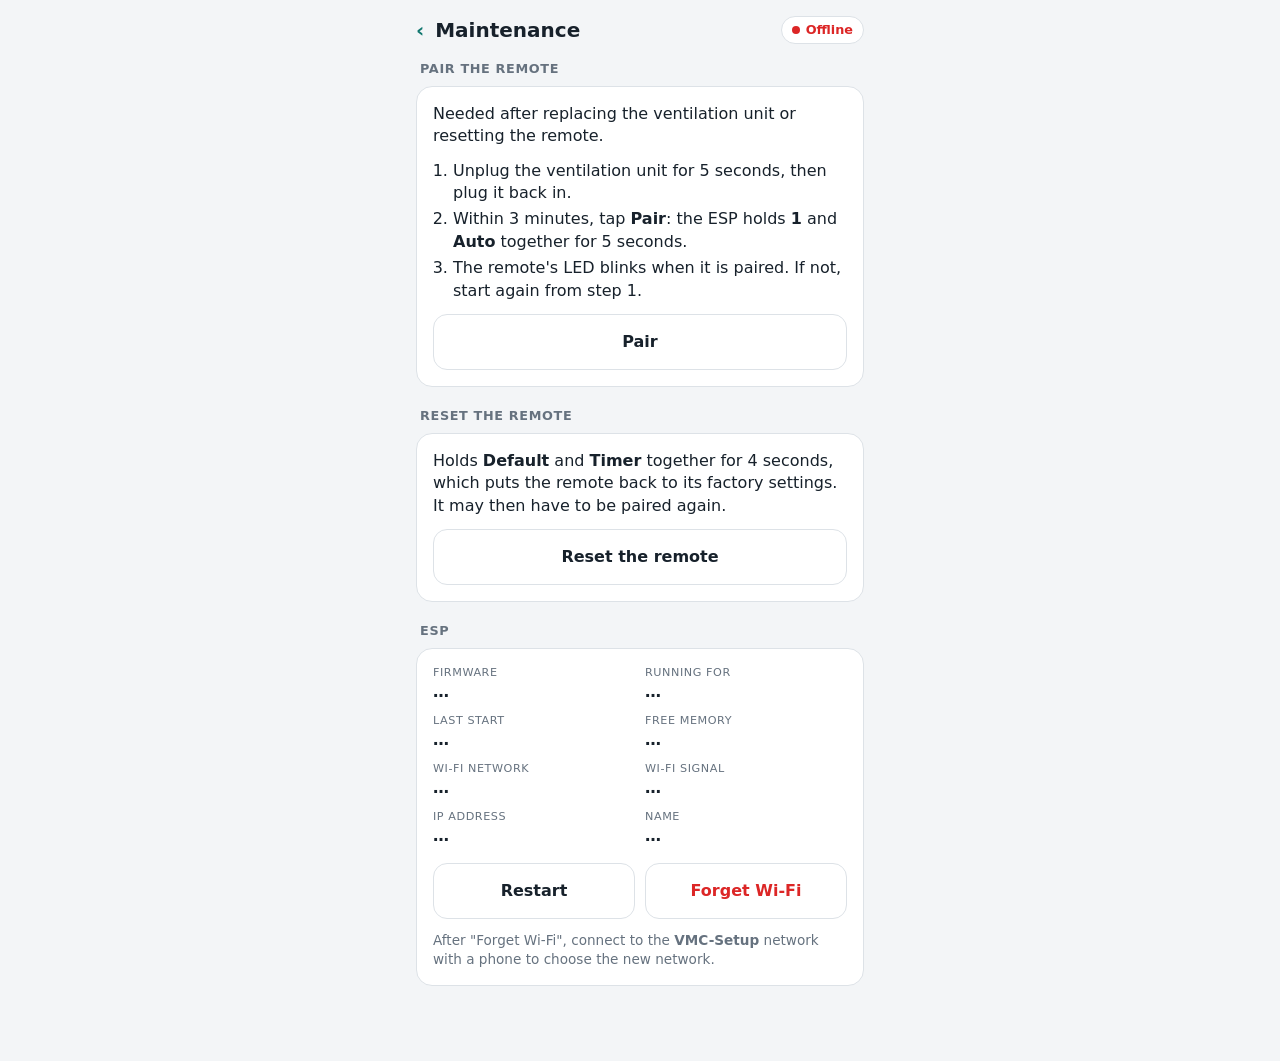
==== data/maintenance.html @ cebfbb38 "Add remote pairing, remote reset and a maintenance page - POST /pair holds 1 and Auto together for 5" ====
<!DOCTYPE html>
<html lang="en">
<head>
    <title>VMC Controller · Maintenance</title>
    <meta charset="UTF-8">
    <meta name="viewport" content="width=device-width, initial-scale=1, viewport-fit=cover">
    <meta name="theme-color" content="#0f766e">
    <link rel="stylesheet" type="text/css" href="style.css">
    <script type="text/javascript" src="maintenance.js"></script>
</head>
<body>
    <header class="top">
        <h1><a href="/" class="back" aria-label="Back to the remote">‹</a> Maintenance</h1>
        <span id="link" class="link">Connecting…</span>
    </header>

    <main>
        <section class="group">
            <h2>Pair the remote</h2>
            <div class="card panel">
                <p>Needed after replacing the ventilation unit or resetting the remote.</p>
                <ol>
                    <li>Unplug the ventilation unit for 5 seconds, then plug it back in.</li>
                    <li>Within 3 minutes, tap <b>Pair</b>: the ESP holds <b>1</b> and <b>Auto</b> together for 5 seconds.</li>
                    <li>The remote's LED blinks when it is paired. If not, start again from step 1.</li>
                </ol>
                <button data-post="pair">Pair</button>
            </div>
        </section>

        <section class="group">
            <h2>Reset the remote</h2>
            <div class="card panel">
                <p>Holds <b>Default</b> and <b>Timer</b> together for 4 seconds, which puts the remote back to its factory settings. It may then have to be paired again.</p>
                <button data-post="reset-remote" data-confirm="Reset the remote to its factory settings? It may have to be paired again.">Reset the remote</button>
            </div>
        </section>

        <section class="group">
            <h2>ESP</h2>
            <div class="card panel">
                <dl class="facts">
                    <div><dt>Firmware</dt><dd id="version">…</dd></div>
                    <div><dt>Running for</dt><dd id="uptime">…</dd></div>
                    <div><dt>Last start</dt><dd id="reset">…</dd></div>
                    <div><dt>Free memory</dt><dd id="heap">…</dd></div>
                    <div><dt>Wi-Fi network</dt><dd id="ssid">…</dd></div>
                    <div><dt>Wi-Fi signal</dt><dd id="rssi">…</dd></div>
                    <div><dt>IP address</dt><dd id="ip">…</dd></div>
                    <div><dt>Name</dt><dd id="hostname">…</dd></div>
                </dl>
                <div class="grid two">
                    <button data-post="restart" data-confirm="Restart the ESP? It sends Medium when it starts.">Restart</button>
                    <button class="danger" data-post="forget-wifi" data-confirm="Forget the Wi-Fi network? The ESP restarts and opens the VMC-Setup access point to choose a network again.">Forget Wi-Fi</button>
                </div>
                <p class="hint">After "Forget Wi-Fi", connect to the <b>VMC-Setup</b> network with a phone to choose the new network.</p>
            </div>
        </section>

        <p id="notice" class="notice" role="status"></p>
    </main>
</body>
</html>
---- data/style.css ----
/* VMC Controller web interface. No framework: the whole interface has to
   fit in the 64 KB LittleFS of the production board. Light and dark themes
   follow the phone settings. */
:root {
    --bg: #f3f5f7;
    --card: #ffffff;
    --text: #17212b;
    --muted: #66727f;
    --line: #dde2e7;
    --accent: #0f766e;
    --accent-text: #ffffff;
    --soft: #e3f2f0;
    --ok: #16a34a;
    --bad: #dc2626;
    color-scheme: light dark;
}
@media (prefers-color-scheme: dark) {
    :root {
        --bg: #0e1418;
        --card: #182127;
        --text: #e7edf1;
        --muted: #8d99a4;
        --line: #26323a;
        --accent: #2dd4bf;
        --accent-text: #062925;
        --soft: #12302d;
        --ok: #4ade80;
        --bad: #f87171;
    }
}

* { box-sizing: border-box; }

body {
    margin: 0 auto;
    max-width: 480px;
    padding: 16px 16px calc(16px + env(safe-area-inset-bottom));
    background: var(--bg);
    color: var(--text);
    font: 16px/1.4 system-ui, -apple-system, "Segoe UI", Roboto, sans-serif;
    -webkit-tap-highlight-color: transparent;
}

.top {
    display: flex;
    align-items: center;
    justify-content: space-between;
    margin-bottom: 16px;
}
h1 { margin: 0; font-size: 1.25rem; font-weight: 700; }

/* Connection badge: grey while connecting, green online, red offline. */
.link {
    display: inline-flex;
    align-items: center;
    gap: 6px;
    padding: 4px 10px;
    border-radius: 999px;
    background: var(--card);
    border: 1px solid var(--line);
    color: var(--muted);
    font-size: 0.8rem;
    font-weight: 600;
}
.link::before {
    content: "";
    width: 8px;
    height: 8px;
    border-radius: 50%;
    background: currentColor;
}
.link.online { color: var(--ok); }
.link.offline { color: var(--bad); }

.card {
    background: var(--card);
    border: 1px solid var(--line);
    border-radius: 16px;
}

.status {
    display: flex;
    align-items: center;
    gap: 16px;
    padding: 20px;
    margin-bottom: 24px;
    transition: opacity 0.3s;
}
.status p { margin: 0; }
.label {
    color: var(--muted);
    font-size: 0.8rem;
    text-transform: uppercase;
    letter-spacing: 0.05em;
}
.mode { font-size: 1.9rem; font-weight: 700; line-height: 1.2; }
.hint { color: var(--muted); font-size: 0.85rem; font-weight: 400; }

/* Fan icon, turning faster with the mode (speed set from script.js). */
.fan {
    flex: none;
    width: 64px;
    height: 64px;
    padding: 10px;
    border-radius: 50%;
    background: var(--soft);
    fill: var(--accent);
}
#fan {
    transform-origin: 12px 12px;
    animation: spin var(--spin, 0s) linear infinite;
}
@keyframes spin { to { transform: rotate(360deg); } }
@media (prefers-reduced-motion: reduce) { #fan { animation: none; } }

body.offline .status,
body.offline .group { opacity: 0.45; }

.group { margin-bottom: 20px; }
h2 {
    margin: 0 0 8px 4px;
    font-size: 0.8rem;
    font-weight: 600;
    color: var(--muted);
    text-transform: uppercase;
    letter-spacing: 0.05em;
}
h2 .hint { text-transform: none; letter-spacing: 0; }

.grid { display: grid; gap: 10px; }
.grid.two { grid-template-columns: 1fr 1fr; }
.grid.three { grid-template-columns: 1fr 1fr 1fr; }

button {
    min-height: 56px;
    padding: 8px;
    border: 1px solid var(--line);
    border-radius: 14px;
    background: var(--card);
    color: var(--text);
    font: inherit;
    font-weight: 600;
    cursor: pointer;
    transition: background 0.15s, color 0.15s, transform 0.1s;
}
button:active { transform: scale(0.97); }
button:focus-visible { outline: 2px solid var(--accent); outline-offset: 2px; }
button.active {
    background: var(--accent);
    border-color: var(--accent);
    color: var(--accent-text);
}
/* Sent, waiting for the ESP to press the button on the remote. */
button.sending { border-color: var(--accent); color: var(--accent); }
button:disabled { opacity: 0.4; cursor: not-allowed; transform: none; }

footer {
    margin-top: 28px;
    color: var(--muted);
    font-size: 0.8rem;
    text-align: center;
}
footer p { margin: 0 0 8px; }
footer dl {
    display: grid;
    grid-template-columns: 1fr 1fr;
    gap: 8px;
    margin: 0;
    padding: 12px;
    border: 1px solid var(--line);
    border-radius: 12px;
    text-align: left;
}
footer dt { font-size: 0.7rem; text-transform: uppercase; letter-spacing: 0.05em; }
footer dd { margin: 0; color: var(--text); font-weight: 600; word-break: break-all; }

footer a, .back { color: var(--accent); text-decoration: none; font-weight: 600; }
.back { margin-right: 4px; }

/* Maintenance page. */
.panel { padding: 16px; }
.panel p, .panel ol { margin: 0 0 12px; }
.panel ol { padding-left: 20px; }
.panel li { margin-bottom: 4px; }
.panel > button { width: 100%; }
.panel .hint { margin: 12px 0 0; }
.facts {
    display: grid;
    grid-template-columns: 1fr 1fr;
    gap: 10px;
    margin: 0 0 16px;
}
.facts dt { color: var(--muted); font-size: 0.7rem; text-transform: uppercase; letter-spacing: 0.05em; }
.facts dd { margin: 0; font-weight: 600; word-break: break-all; }
button.danger { color: var(--bad); }
.notice { min-height: 1.4em; text-align: center; font-weight: 600; color: var(--accent); }
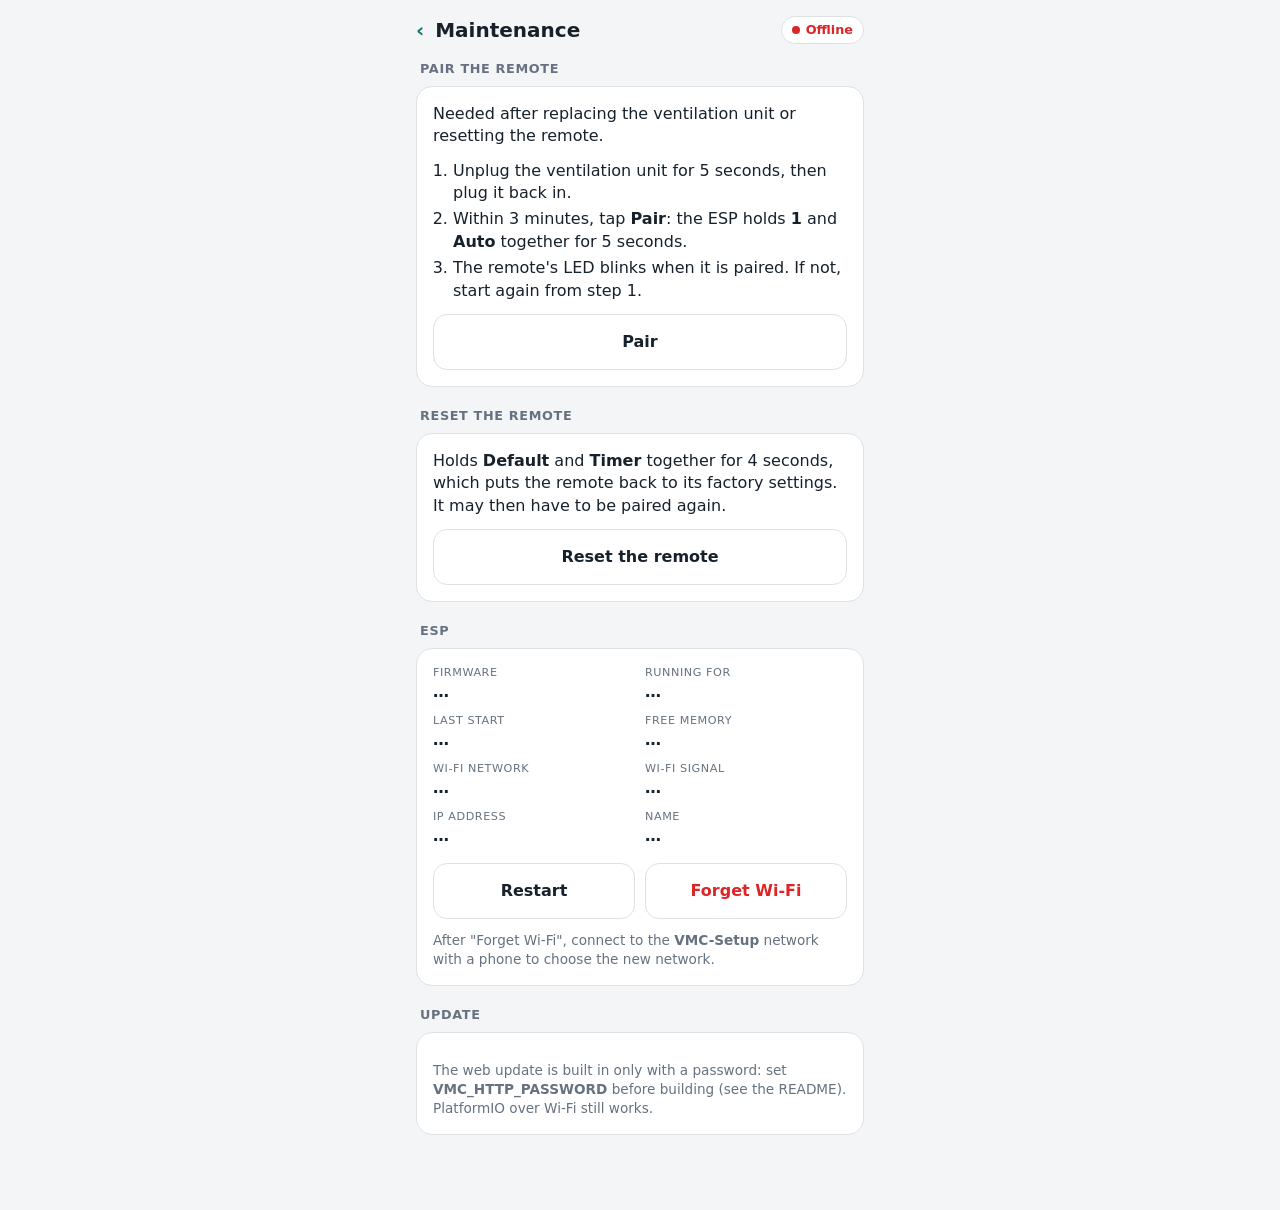
==== commit 09414e19: "Add optional passwords for the web interface and VMC-Setup, and a web update - VMC_HTTP_PASSWORD (bu" ====
--- a/data/maintenance.html
+++ b/data/maintenance.html
@@ -24,7 +24,7 @@
                     <li>Within 3 minutes, tap <b>Pair</b>: the ESP holds <b>1</b> and <b>Auto</b> together for 5 seconds.</li>
                     <li>The remote's LED blinks when it is paired. If not, start again from step 1.</li>
                 </ol>
-                <button data-post="pair">Pair</button>
+                <button data-post="pair" data-confirm="Start pairing? Only do it right after plugging the ventilation unit back in. If the unit is not waiting for a remote, the remote may lose its current pairing.">Pair</button>
             </div>
         </section>
 
@@ -57,6 +57,27 @@
             </div>
         </section>
 
+        <section class="group">
+            <h2>Update</h2>
+            <div class="card panel">
+                <div id="update-off">
+                    <p class="hint">The web update is built in only with a password: set <b>VMC_HTTP_PASSWORD</b> before building (see the README). PlatformIO over Wi-Fi still works.</p>
+                </div>
+                <form id="update" hidden>
+                    <p>Send a <b>firmware.bin</b> or a <b>littlefs.bin</b> (web interface) built by PlatformIO. The ESP restarts when it is done.</p>
+                    <div class="grid">
+                        <select id="update-kind" aria-label="What to update">
+                            <option value="firmware">Firmware</option>
+                            <option value="web">Web interface</option>
+                        </select>
+                        <input id="update-file" type="file" accept=".bin" aria-label="File">
+                    </div>
+                    <button type="submit">Update</button>
+                    <progress id="update-progress" max="100" value="0" hidden></progress>
+                </form>
+            </div>
+        </section>
+
         <p id="notice" class="notice" role="status"></p>
     </main>
 </body>
--- a/data/style.css
+++ b/data/style.css
@@ -194,3 +194,19 @@
 .facts dd { margin: 0; font-weight: 600; word-break: break-all; }
 button.danger { color: var(--bad); }
 .notice { min-height: 1.4em; text-align: center; font-weight: 600; color: var(--accent); }
+
+#update .grid { margin-bottom: 12px; }
+#update button { width: 100%; }
+select, input[type=file] {
+    min-height: 44px;
+    width: 100%;
+    padding: 8px;
+    border: 1px solid var(--line);
+    border-radius: 10px;
+    background: var(--card);
+    color: var(--text);
+    font: inherit;
+    font-size: 0.85rem;
+}
+progress { width: 100%; margin-top: 12px; accent-color: var(--accent); }
+[hidden] { display: none !important; }
